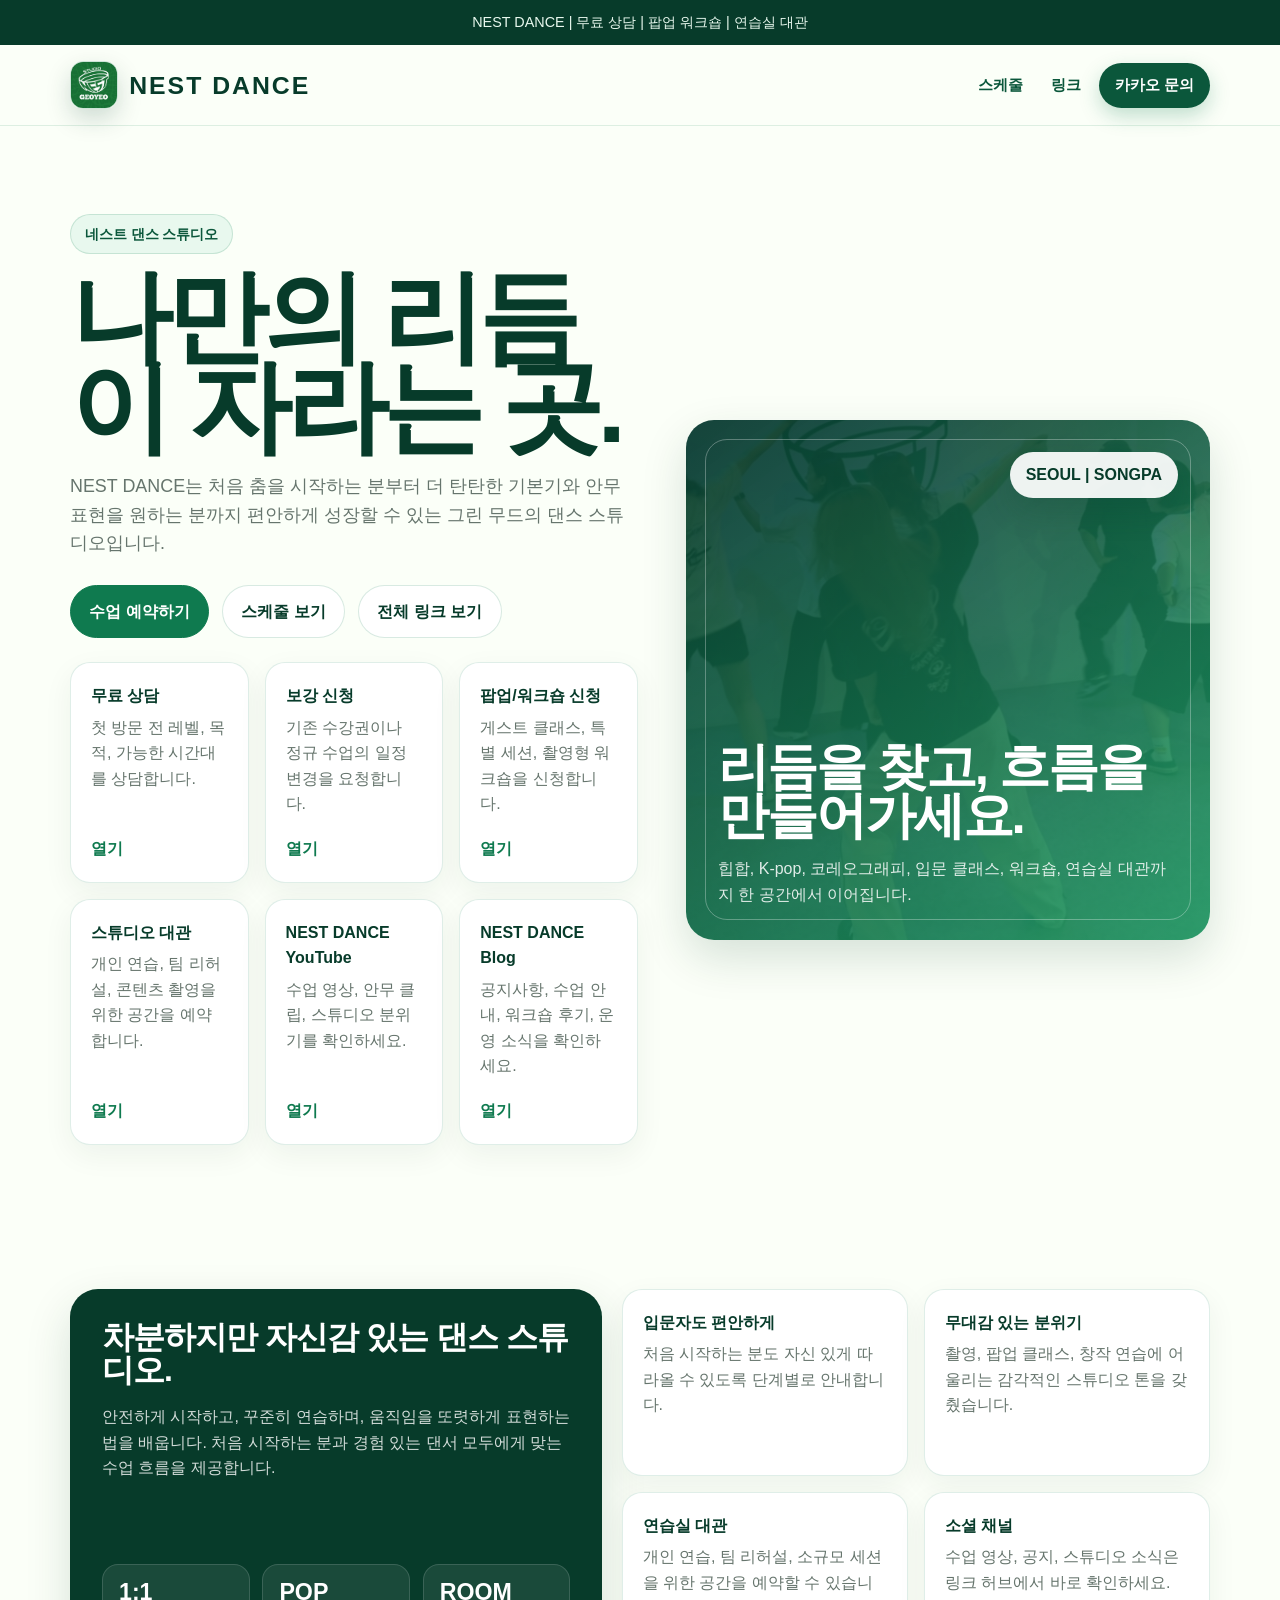
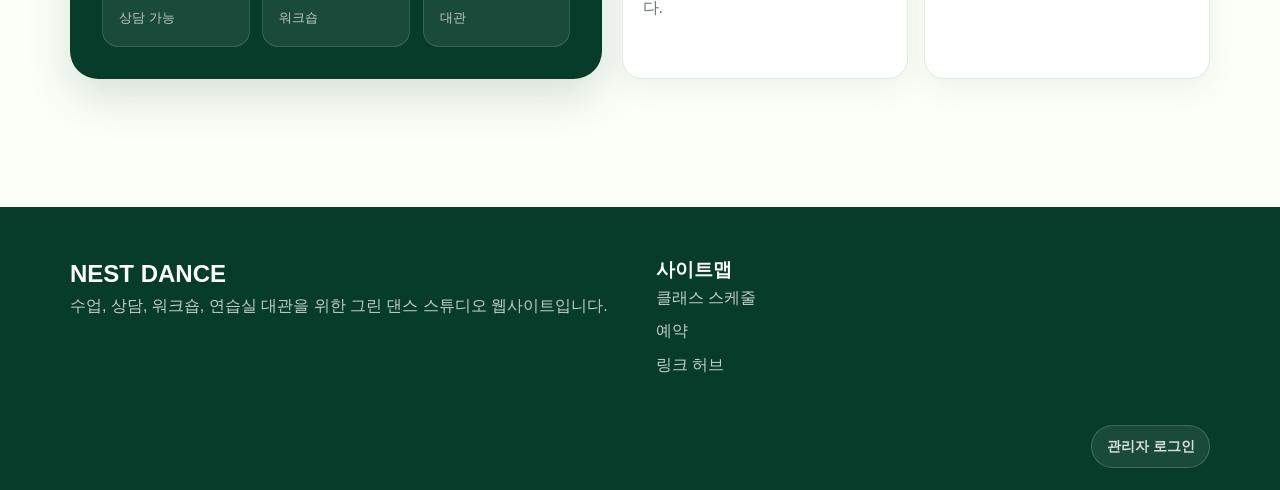
==== index.html @ 170a5f12 "Redesign site for NEST Dance" ====
<!DOCTYPE html>
<html lang="ko">
<head>
  <meta charset="UTF-8" />
  <meta name="viewport" content="width=device-width, initial-scale=1.0" />
  <title>NEST DANCE | 그린 댄스 스튜디오</title>
  <link rel="stylesheet" href="assets/site.css" />
</head>
<body>
  <div class="top-banner">NEST DANCE | 무료 상담 | 팝업 워크숍 | 연습실 대관</div>

  <header class="site-header">
    <nav class="nav" aria-label="주요 메뉴">
      <a href="index.html" class="logo" aria-label="NEST DANCE 홈">
        <img class="logo-mark" src="assets/KakaoTalk_20260707_214327206.jpg" alt="NEST STUDIO GEOYEO 로고" />
        <span>NEST DANCE</span>
      </a>
      <div class="nav-links">
        <a href="schedule.html">스케줄</a>
        <a href="links.html">링크</a>
        <a href="http://pf.kakao.com/_xmxeSuG" class="nav-cta" target="_blank" rel="noopener noreferrer">카카오 문의</a>
      </div>
    </nav>
  </header>

  <main>
    <section class="hero" aria-labelledby="hero-title">
      <div>
        <span class="eyebrow">네스트 댄스 스튜디오</span>
        <h1 id="hero-title">나만의 리듬이 자라는 곳.</h1>
        <p class="lead">
          NEST DANCE는 처음 춤을 시작하는 분부터 더 탄탄한 기본기와 안무 표현을 원하는 분까지 편안하게 성장할 수 있는 그린 무드의 댄스 스튜디오입니다.
        </p>
        <div class="hero-actions">
          <a class="btn btn-primary" href="http://pf.kakao.com/_xmxeSuG" target="_blank" rel="noopener noreferrer">수업 예약하기</a>
          <a class="btn" href="schedule.html">스케줄 보기</a>
          <a class="btn" href="links.html">전체 링크 보기</a>
        </div>

        <div class="link-hub home-link-hub" aria-label="주요 신청 및 채널 링크">
          <a class="hub-card" href="https://form.naver.com/response/RlXKazu8Q2bOUcrFcIFE8A" target="_blank" rel="noopener noreferrer">
            <div>
              <h3>무료 상담</h3>
              <p>첫 방문 전 레벨, 목적, 가능한 시간대를 상담합니다.</p>
            </div>
            <span class="arrow">열기</span>
          </a>
          <a class="hub-card" href="https://form.naver.com/response/TiCCKfEnn7zjm869CAa14Q" target="_blank" rel="noopener noreferrer">
            <div>
              <h3>보강 신청</h3>
              <p>기존 수강권이나 정규 수업의 일정 변경을 요청합니다.</p>
            </div>
            <span class="arrow">열기</span>
          </a>
          <a class="hub-card" href="https://form.naver.com/response/QD1G_R5mmyW9vevJDzvskw" target="_blank" rel="noopener noreferrer">
            <div>
              <h3>팝업/워크숍 신청</h3>
              <p>게스트 클래스, 특별 세션, 촬영형 워크숍을 신청합니다.</p>
            </div>
            <span class="arrow">열기</span>
          </a>
          <a class="hub-card" href="https://www.spacecloud.kr/space/41896" target="_blank" rel="noopener noreferrer">
            <div>
              <h3>스튜디오 대관</h3>
              <p>개인 연습, 팀 리허설, 콘텐츠 촬영을 위한 공간을 예약합니다.</p>
            </div>
            <span class="arrow">열기</span>
          </a>
          <a class="hub-card" href="https://www.youtube.com/@NESTDANCESTUDIO" target="_blank" rel="noopener noreferrer">
            <div>
              <h3>NEST DANCE YouTube</h3>
              <p>수업 영상, 안무 클립, 스튜디오 분위기를 확인하세요.</p>
            </div>
            <span class="arrow">열기</span>
          </a>
          <a class="hub-card" href="https://blog.naver.com/nestdance1" target="_blank" rel="noopener noreferrer">
            <div>
              <h3>NEST DANCE Blog</h3>
              <p>공지사항, 수업 안내, 워크숍 후기, 운영 소식을 확인하세요.</p>
            </div>
            <span class="arrow">열기</span>
          </a>
        </div>
      </div>

      <article class="hero-card" aria-label="스튜디오 비주얼 카드">
        <span class="floating-badge">SEOUL | SONGPA</span>
        <h2>리듬을 찾고, 흐름을 만들어가세요.</h2>
        <p>힙합, K-pop, 코레오그래피, 입문 클래스, 워크숍, 연습실 대관까지 한 공간에서 이어집니다.</p>
      </article>
    </section>

    <section class="section">
      <div class="about-grid">
        <div class="about-panel">
          <div>
            <h3>차분하지만 자신감 있는 댄스 스튜디오.</h3>
            <p>
              안전하게 시작하고, 꾸준히 연습하며, 움직임을 또렷하게 표현하는 법을 배웁니다. 처음 시작하는 분과 경험 있는 댄서 모두에게 맞는 수업 흐름을 제공합니다.
            </p>
          </div>
          <div class="stats">
            <div class="stat">
              <strong>1:1</strong>
              <small>상담 가능</small>
            </div>
            <div class="stat">
              <strong>POP</strong>
              <small>워크숍</small>
            </div>
            <div class="stat">
              <strong>ROOM</strong>
              <small>대관</small>
            </div>
          </div>
        </div>

        <div class="feature-list">
          <article class="feature">
            <h3>입문자도 편안하게</h3>
            <p>처음 시작하는 분도 자신 있게 따라올 수 있도록 단계별로 안내합니다.</p>
          </article>
          <article class="feature">
            <h3>무대감 있는 분위기</h3>
            <p>촬영, 팝업 클래스, 창작 연습에 어울리는 감각적인 스튜디오 톤을 갖췄습니다.</p>
          </article>
          <article class="feature">
            <h3>연습실 대관</h3>
            <p>개인 연습, 팀 리허설, 소규모 세션을 위한 공간을 예약할 수 있습니다.</p>
          </article>
          <article class="feature">
            <h3>소셜 채널</h3>
            <p>수업 영상, 공지, 스튜디오 소식은 링크 허브에서 바로 확인하세요.</p>
          </article>
        </div>
      </div>
    </section>
  </main>

  <footer class="site-footer">
    <div class="footer-inner">
      <div>
        <h2>NEST DANCE</h2>
        <p>수업, 상담, 워크숍, 연습실 대관을 위한 그린 댄스 스튜디오 웹사이트입니다.</p>
      </div>
      <div>
        <h3>사이트맵</h3>
        <div class="footer-links">
          <a href="schedule.html">클래스 스케줄</a>
          <a href="reservation.html">예약</a>
          <a href="links.html">링크 허브</a>
        </div>
      </div>
    </div>
    <div class="footer-admin">
      <a class="admin-login-link" href="admin.html" aria-label="관리자 로그인">관리자 로그인</a>
    </div>
  </footer>
</body>
</html>
---- assets/site.css ----
:root {
  --green-950: #05291e;
  --green-900: #073b2a;
  --green-800: #0b573b;
  --green-700: #0f7a4f;
  --green-500: #22b573;
  --green-300: #9ae6b4;
  --green-100: #e8f8ee;
  --cream: #fbfff8;
  --ink: #15241d;
  --muted: #66756d;
  --white: #ffffff;
  --line: rgba(15, 122, 79, 0.13);
  --shadow: 0 18px 45px rgba(7, 59, 42, 0.15);
  --radius-xl: 28px;
  --radius-lg: 20px;
  --radius-md: 14px;
}

* { box-sizing: border-box; margin: 0; padding: 0; }

html { scroll-behavior: smooth; }

body {
  min-height: 100vh;
  font-family: -apple-system, BlinkMacSystemFont, "Segoe UI", Pretendard, Roboto, Arial, sans-serif;
  background: var(--cream);
  color: var(--ink);
  line-height: 1.6;
}

a { color: inherit; text-decoration: none; }
button, input, select, textarea { font: inherit; }
button { cursor: pointer; }

.top-banner {
  background: var(--green-900);
  color: var(--green-100);
  text-align: center;
  font-size: 0.9rem;
  padding: 0.7rem 1rem;
}

.site-header {
  position: sticky;
  top: 0;
  z-index: 20;
  background: rgba(251, 255, 248, 0.92);
  backdrop-filter: blur(14px);
  border-bottom: 1px solid rgba(15, 122, 79, 0.12);
}

.nav {
  max-width: 1180px;
  margin: 0 auto;
  padding: 1rem 1.25rem;
  display: flex;
  align-items: center;
  justify-content: space-between;
  gap: 1rem;
}

.logo {
  display: flex;
  align-items: center;
  gap: 0.7rem;
  font-weight: 900;
  font-size: 1.55rem;
  letter-spacing: 0.08em;
  color: var(--green-900);
}

.logo-mark {
  width: 48px;
  height: 48px;
  border-radius: 13px;
  object-fit: cover;
  object-position: center;
  display: block;
  border: 1px solid rgba(15, 122, 79, 0.2);
  box-shadow: 0 10px 24px rgba(7, 59, 42, 0.18);
}

.nav-links {
  display: flex;
  align-items: center;
  gap: 0.45rem;
  font-size: 0.95rem;
  color: var(--green-800);
  font-weight: 700;
  flex-wrap: wrap;
  justify-content: flex-end;
}

.nav-links a {
  padding: 0.55rem 0.65rem;
  border-radius: 999px;
}

.nav-links a:hover,
.nav-links a[aria-current="page"] {
  background: var(--green-100);
}

.nav-cta {
  background: var(--green-800) !important;
  color: var(--white) !important;
  padding: 0.65rem 1rem !important;
  box-shadow: 0 8px 20px rgba(15, 122, 79, 0.25);
}

main { overflow: hidden; }

.section,
.hero,
.page-hero {
  max-width: 1180px;
  margin: 0 auto;
  padding-inline: 1.25rem;
}

.hero {
  padding-top: 5.5rem;
  padding-bottom: 4rem;
  display: grid;
  grid-template-columns: 1.04fr 0.96fr;
  gap: 3rem;
  align-items: center;
}

.page-hero {
  padding-top: 5rem;
  padding-bottom: 2.5rem;
}

.section {
  padding-top: 5rem;
  padding-bottom: 5rem;
}

.eyebrow {
  display: inline-flex;
  align-items: center;
  gap: 0.45rem;
  background: var(--green-100);
  color: var(--green-800);
  border: 1px solid rgba(15, 122, 79, 0.16);
  border-radius: 999px;
  padding: 0.48rem 0.85rem;
  font-weight: 800;
  font-size: 0.88rem;
  margin-bottom: 1.1rem;
}

h1 {
  font-size: clamp(3rem, 8vw, 6.6rem);
  line-height: 0.88;
  letter-spacing: -0.055em;
  color: var(--green-900);
  margin-bottom: 1.25rem;
  max-width: 900px;
}

.page-hero h1 {
  font-size: clamp(2.8rem, 7vw, 5.8rem);
}

.lead {
  font-size: 1.12rem;
  color: var(--muted);
  max-width: 650px;
  margin-bottom: 1.7rem;
}

.hero-actions,
.button-row {
  display: flex;
  flex-wrap: wrap;
  gap: 0.8rem;
}

.btn {
  display: inline-flex;
  align-items: center;
  justify-content: center;
  gap: 0.45rem;
  min-height: 46px;
  padding: 0.8rem 1.15rem;
  border-radius: 999px;
  border: 1px solid rgba(15, 122, 79, 0.16);
  background: var(--white);
  color: var(--green-900);
  font-weight: 850;
  transition: 0.18s ease;
}

.btn:hover {
  transform: translateY(-2px);
  box-shadow: 0 12px 25px rgba(7, 59, 42, 0.12);
}

.btn-primary {
  background: var(--green-700);
  color: var(--white);
  border-color: var(--green-700);
}

.btn-dark {
  background: var(--green-900);
  color: var(--white);
  border-color: var(--green-900);
}

.hero-card,
.image-panel,
.reservation-info {
  border-radius: var(--radius-xl);
  position: relative;
  overflow: hidden;
  box-shadow: var(--shadow);
  color: var(--white);
}

.hero-card {
  min-height: 520px;
  background:
    linear-gradient(145deg, rgba(7, 59, 42, 0.92), rgba(34, 181, 115, 0.78)),
    url("KakaoTalk_20260709_195817266.jpg") center/cover;
  padding: 2rem;
  display: flex;
  flex-direction: column;
  justify-content: flex-end;
}

.hero-card::before,
.image-panel::before,
.reservation-info::before {
  content: "";
  position: absolute;
  inset: 1.2rem;
  border: 1px solid rgba(255, 255, 255, 0.3);
  border-radius: 22px;
  pointer-events: none;
}

.floating-badge {
  position: absolute;
  top: 2rem;
  right: 2rem;
  background: rgba(255, 255, 255, 0.92);
  color: var(--green-900);
  border-radius: 999px;
  padding: 0.65rem 1rem;
  font-weight: 900;
  box-shadow: 0 14px 30px rgba(7, 59, 42, 0.18);
}

.hero-card h2,
.image-panel h2,
.reservation-info h2 {
  position: relative;
  font-size: clamp(2.2rem, 4vw, 4rem);
  line-height: 0.95;
  letter-spacing: -0.04em;
  max-width: 460px;
  margin-bottom: 1rem;
}

.hero-card p,
.image-panel p,
.reservation-info p {
  position: relative;
  color: rgba(255, 255, 255, 0.86);
  max-width: 460px;
}

.quick-links,
.link-hub,
.class-grid {
  display: grid;
  grid-template-columns: repeat(3, 1fr);
  gap: 1rem;
}

.quick-links { margin-top: 1.5rem; }

.home-link-hub {
  margin-top: 1.5rem;
}

.quick-link-card,
.hub-card,
.feature,
.schedule-wrap,
form,
.teacher-card {
  background: var(--white);
  border: 1px solid var(--line);
  box-shadow: 0 10px 30px rgba(7, 59, 42, 0.06);
}

.quick-link-card,
.hub-card,
.feature,
.teacher-card {
  border-radius: var(--radius-lg);
  padding: 1.25rem;
  transition: 0.18s ease;
}

.quick-link-card:hover,
.hub-card:hover,
.feature:hover,
.teacher-card:hover {
  transform: translateY(-3px);
  border-color: rgba(15, 122, 79, 0.28);
  box-shadow: 0 18px 34px rgba(7, 59, 42, 0.11);
}

.quick-link-card span,
.card-number {
  display: inline-grid;
  place-items: center;
  width: 38px;
  height: 38px;
  border-radius: 13px;
  background: var(--green-100);
  color: var(--green-800);
  font-weight: 900;
  margin-bottom: 0.85rem;
}

.quick-link-card h3,
.hub-card h3,
.feature h3,
.teacher-card h3 {
  font-size: 1rem;
  color: var(--green-900);
  margin-bottom: 0.35rem;
}

.quick-link-card p,
.hub-card p,
.feature p,
.teacher-card p,
td {
  color: var(--muted);
}

.section-heading {
  display: flex;
  justify-content: space-between;
  align-items: end;
  gap: 1rem;
  margin-bottom: 2rem;
}

.section-heading h2 {
  font-size: clamp(2rem, 4vw, 3.6rem);
  line-height: 1;
  letter-spacing: -0.04em;
  color: var(--green-900);
  max-width: 700px;
}

.section-heading p { color: var(--muted); max-width: 430px; }

.about-grid,
.reservation,
.split-grid {
  display: grid;
  grid-template-columns: 0.95fr 1.05fr;
  gap: 1.2rem;
  align-items: stretch;
}

.about-panel {
  background: var(--green-900);
  color: var(--white);
  border-radius: var(--radius-xl);
  padding: 2rem;
  min-height: 390px;
  display: flex;
  flex-direction: column;
  justify-content: space-between;
  box-shadow: var(--shadow);
}

.about-panel h3 {
  font-size: 2rem;
  line-height: 1.05;
  letter-spacing: -0.03em;
  margin-bottom: 1rem;
}

.about-panel p { color: rgba(255, 255, 255, 0.82); }

.stats {
  display: grid;
  grid-template-columns: repeat(3, 1fr);
  gap: 0.8rem;
  margin-top: 2rem;
}

.stat {
  background: rgba(255, 255, 255, 0.08);
  border: 1px solid rgba(255, 255, 255, 0.14);
  border-radius: 16px;
  padding: 1rem;
}

.stat strong {
  display: block;
  font-size: 1.45rem;
  line-height: 1;
}

.stat small { color: rgba(255, 255, 255, 0.7); }

.feature-list {
  display: grid;
  grid-template-columns: repeat(2, 1fr);
  gap: 1rem;
}

.schedule-wrap {
  border-radius: var(--radius-xl);
  box-shadow: var(--shadow);
  overflow: hidden;
}

.schedule-controls {
  display: grid;
  grid-template-columns: 1fr minmax(220px, 300px);
  gap: 1rem;
  align-items: center;
  background: var(--green-100);
  padding: 1rem;
}

.timetable-scroll {
  overflow-x: auto;
}

.timetable-table {
  min-width: 980px;
}

.timetable-table th,
.timetable-table td {
  text-align: center;
  padding: 1rem 0.85rem;
}

.timetable-table td {
  color: var(--green-900);
  font-size: 0.92rem;
}

.timetable-table td span,
.timetable-table td strong {
  display: block;
}

.slot-stack {
  display: grid;
  gap: 0.45rem;
}

.class-entry {
  border-radius: 8px;
  background: rgba(232, 248, 238, 0.75);
  padding: 0.45rem 0.55rem;
}

.timetable-table td:first-child {
  background: rgba(232, 248, 238, 0.55);
  color: var(--green-800);
  white-space: nowrap;
}

.timetable-table .empty-slot {
  color: rgba(102, 117, 109, 0.52);
}

.timetable-table td.is-filtered,
.timetable-table tr.is-filtered,
.class-entry.is-filtered {
  display: none;
}

.schedule-filter-row {
  font-size: 0.88rem;
  gap: 0.35rem;
}

.schedule-select {
  background: var(--white);
  border-color: rgba(15, 122, 79, 0.2);
  font-weight: 800;
}

.schedule-empty {
  display: none;
  padding: 1.1rem 1.25rem;
  color: var(--muted);
  font-weight: 800;
}

.schedule-empty.is-visible {
  display: block;
}

.schedule-tabs {
  display: flex;
  gap: 0.6rem;
  overflow-x: auto;
}

.tab {
  border: none;
  border-radius: 999px;
  padding: 0.65rem 1rem;
  background: var(--white);
  color: var(--green-800);
  font-weight: 850;
  white-space: nowrap;
}

.tab.active {
  background: var(--green-800);
  color: var(--white);
}

table {
  width: 100%;
  border-collapse: collapse;
}

th,
td {
  text-align: left;
  padding: 1.15rem 1.25rem;
  border-bottom: 1px solid rgba(15, 122, 79, 0.1);
  vertical-align: top;
}

th {
  color: var(--green-900);
  background: rgba(232, 248, 238, 0.55);
  font-size: 0.9rem;
}

td strong { color: var(--green-900); }

.pill {
  display: inline-flex;
  align-items: center;
  border-radius: 999px;
  padding: 0.32rem 0.68rem;
  background: var(--green-100);
  color: var(--green-800);
  font-weight: 850;
  font-size: 0.82rem;
}

.image-panel {
  min-height: 430px;
  background:
    linear-gradient(145deg, rgba(7, 59, 42, 0.88), rgba(34, 181, 115, 0.72)),
    url("https://images.unsplash.com/photo-1518611012118-696072aa579a?auto=format&fit=crop&w=1200&q=80") center/cover;
  padding: 2rem;
  display: flex;
  flex-direction: column;
  justify-content: flex-end;
}

.reservation-info {
  min-height: 520px;
  background:
    linear-gradient(145deg, rgba(7, 59, 42, 0.92), rgba(15, 122, 79, 0.86)),
    url("https://images.unsplash.com/photo-1535525153412-5a42439a210d?auto=format&fit=crop&w=900&q=80") center/cover;
  padding: 2rem;
}

.reservation-info ul {
  position: relative;
  list-style: none;
  margin-top: 2rem;
  display: grid;
  gap: 0.8rem;
}

.reservation-info li {
  background: rgba(255, 255, 255, 0.08);
  border: 1px solid rgba(255, 255, 255, 0.15);
  border-radius: 16px;
  padding: 1rem;
}

form {
  border-radius: var(--radius-xl);
  box-shadow: var(--shadow);
  padding: 1.5rem;
  display: grid;
  gap: 1rem;
}

.form-grid {
  display: grid;
  grid-template-columns: repeat(2, 1fr);
  gap: 1rem;
}

label {
  display: grid;
  gap: 0.45rem;
  color: var(--green-900);
  font-weight: 800;
  font-size: 0.92rem;
}

input,
select,
textarea {
  width: 100%;
  border: 1px solid rgba(15, 122, 79, 0.18);
  border-radius: 14px;
  padding: 0.85rem 0.95rem;
  color: var(--ink);
  background: #fcfffb;
  outline: none;
}

input:focus,
select:focus,
textarea:focus {
  border-color: var(--green-500);
  box-shadow: 0 0 0 4px rgba(34, 181, 115, 0.14);
}

textarea {
  min-height: 120px;
  resize: vertical;
}

.full { grid-column: 1 / -1; }

.form-result {
  display: none;
  background: var(--green-100);
  color: var(--green-900);
  border-radius: 16px;
  padding: 1rem;
  font-weight: 750;
}

.hub-card {
  min-height: 170px;
  display: flex;
  flex-direction: column;
  justify-content: space-between;
}

.hub-card .arrow {
  margin-top: 1.2rem;
  color: var(--green-700);
  font-weight: 900;
}

.site-footer {
  background: var(--green-900);
  color: rgba(255, 255, 255, 0.75);
  margin-top: 3rem;
}

.footer-inner {
  max-width: 1180px;
  margin: 0 auto;
  padding: 3rem 1.25rem;
  display: grid;
  grid-template-columns: 1fr 1fr;
  gap: 2rem;
}

.site-footer h2,
.site-footer h3 { color: var(--white); }

.footer-links {
  display: grid;
  gap: 0.5rem;
}

.footer-links a:hover { color: var(--green-300); }

.footer-admin {
  max-width: 1180px;
  margin: 0 auto;
  padding: 0 1.25rem 1.4rem;
  display: flex;
  justify-content: flex-end;
}

.admin-login-link {
  display: inline-flex;
  align-items: center;
  gap: 0.45rem;
  min-height: 38px;
  padding: 0.55rem 0.9rem;
  border-radius: 999px;
  border: 1px solid rgba(255, 255, 255, 0.18);
  background: rgba(255, 255, 255, 0.08);
  color: rgba(255, 255, 255, 0.82);
  font-size: 0.88rem;
  font-weight: 800;
  transition: 0.18s ease;
}

.admin-login-link:hover {
  color: var(--white);
  border-color: rgba(154, 230, 180, 0.48);
  background: rgba(255, 255, 255, 0.13);
}

.admin-page {
  min-height: calc(100vh - 184px);
  display: grid;
  place-items: center;
  padding: 5rem 1.25rem;
}

.admin-login-panel {
  width: min(520px, 100%);
  background: var(--white);
  border: 1px solid var(--line);
  border-radius: var(--radius-xl);
  box-shadow: var(--shadow);
  padding: 1.5rem;
  display: grid;
  gap: 1rem;
}

.admin-login-panel h1 {
  font-size: clamp(2.2rem, 7vw, 4rem);
  line-height: 0.95;
  margin-bottom: 0.4rem;
}

.admin-login-panel p {
  color: var(--muted);
}

.admin-login-actions {
  display: flex;
  flex-wrap: wrap;
  gap: 0.75rem;
  margin-top: 0.5rem;
}

@media (max-width: 920px) {
  .nav {
    align-items: flex-start;
    flex-direction: column;
  }

  .nav-links { justify-content: flex-start; }

  .hero,
  .about-grid,
  .reservation,
  .split-grid,
  .footer-inner {
    grid-template-columns: 1fr;
  }

  .quick-links,
  .link-hub,
  .class-grid {
    grid-template-columns: repeat(2, 1fr);
  }

  .hero-card,
  .reservation-info {
    min-height: 410px;
  }

  .schedule-controls {
    grid-template-columns: 1fr;
  }
}

@media (max-width: 640px) {
  .top-banner { font-size: 0.78rem; }

  .section,
  .hero,
  .page-hero {
    padding-inline: 1rem;
    padding-top: 3.5rem;
    padding-bottom: 3.5rem;
  }

  .quick-links,
  .feature-list,
  .link-hub,
  .form-grid,
  .stats,
  .class-grid {
    grid-template-columns: 1fr;
  }

  .section-heading {
    align-items: flex-start;
    flex-direction: column;
  }

  .footer-admin {
    justify-content: flex-start;
  }

  th,
  td { padding: 0.9rem; }

  table,
  thead,
  tbody,
  th,
  td,
  tr { display: block; }

  .timetable-table {
    min-width: 0;
  }

  thead { display: none; }

  tr {
    border-bottom: 1px solid rgba(15, 122, 79, 0.12);
    padding: 0.75rem 0;
  }

  td {
    border: 0;
    padding: 0.45rem 1rem;
  }

  td::before {
    content: attr(data-label);
    display: block;
    color: var(--green-800);
    font-size: 0.78rem;
    font-weight: 900;
    margin-bottom: 0.1rem;
  }
}
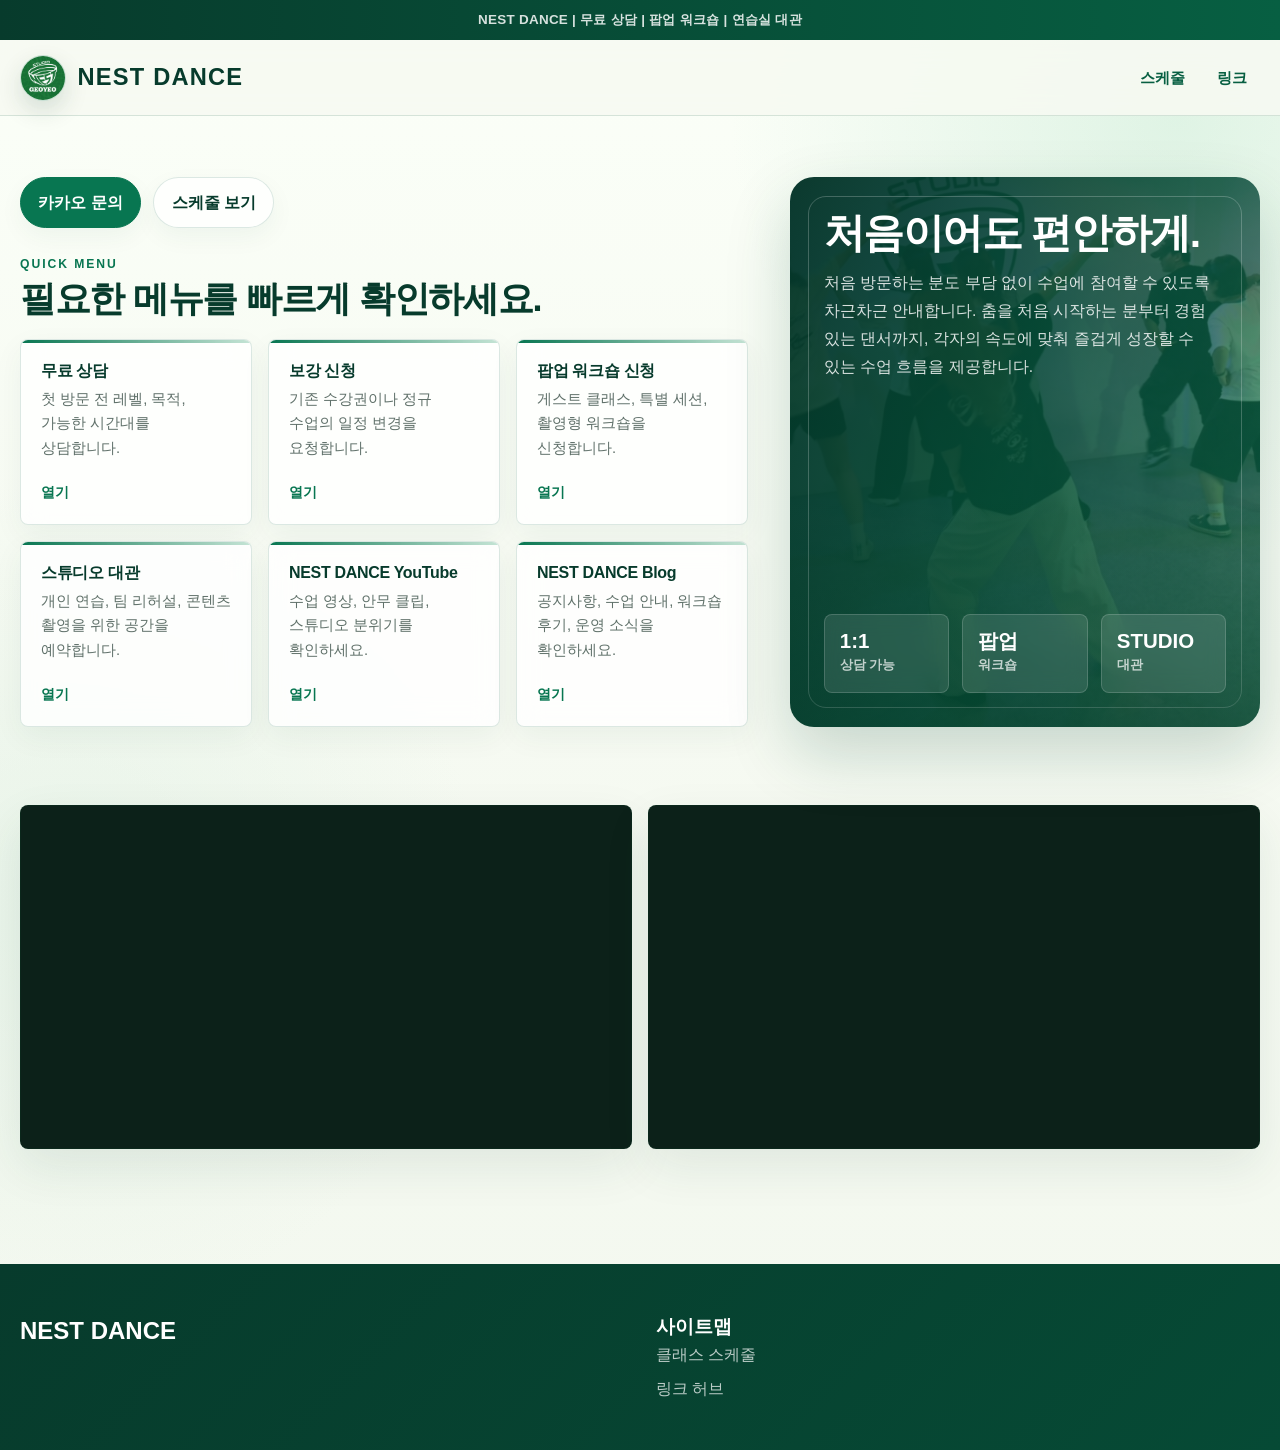
==== commit 48cbcf1b: "Update Nest Dance static site" ====
--- a/index.html
+++ b/index.html
@@ -3,8 +3,8 @@
 <head>
   <meta charset="UTF-8" />
   <meta name="viewport" content="width=device-width, initial-scale=1.0" />
-  <title>NEST DANCE | 그린 댄스 스튜디오</title>
-  <link rel="stylesheet" href="assets/site.css" />
+  <title>NEST DANCE | 네스트 댄스 스튜디오</title>
+  <link rel="stylesheet" href="assets/site.css?v=mobile-optimized-20260714" />
 </head>
 <body>
   <div class="top-banner">NEST DANCE | 무료 상담 | 팝업 워크숍 | 연습실 대관</div>
@@ -18,23 +18,21 @@
       <div class="nav-links">
         <a href="schedule.html">스케줄</a>
         <a href="links.html">링크</a>
-        <a href="http://pf.kakao.com/_xmxeSuG" class="nav-cta" target="_blank" rel="noopener noreferrer">카카오 문의</a>
       </div>
     </nav>
   </header>
 
   <main>
-    <section class="hero" aria-labelledby="hero-title">
+    <section class="hero">
       <div>
-        <span class="eyebrow">네스트 댄스 스튜디오</span>
-        <h1 id="hero-title">나만의 리듬이 자라는 곳.</h1>
-        <p class="lead">
-          NEST DANCE는 처음 춤을 시작하는 분부터 더 탄탄한 기본기와 안무 표현을 원하는 분까지 편안하게 성장할 수 있는 그린 무드의 댄스 스튜디오입니다.
-        </p>
         <div class="hero-actions">
-          <a class="btn btn-primary" href="http://pf.kakao.com/_xmxeSuG" target="_blank" rel="noopener noreferrer">수업 예약하기</a>
+          <a class="btn btn-primary" href="http://pf.kakao.com/_xmxeSuG" target="_blank" rel="noopener noreferrer">카카오 문의</a>
           <a class="btn" href="schedule.html">스케줄 보기</a>
-          <a class="btn" href="links.html">전체 링크 보기</a>
+        </div>
+
+        <div class="quick-menu-heading">
+          <p class="section-kicker">Quick menu</p>
+          <h2 class="section-title">필요한 메뉴를 빠르게 확인하세요.</h2>
         </div>
 
         <div class="link-hub home-link-hub" aria-label="주요 신청 및 채널 링크">
@@ -54,7 +52,7 @@
           </a>
           <a class="hub-card" href="https://form.naver.com/response/QD1G_R5mmyW9vevJDzvskw" target="_blank" rel="noopener noreferrer">
             <div>
-              <h3>팝업/워크숍 신청</h3>
+              <h3>팝업 워크숍 신청</h3>
               <p>게스트 클래스, 특별 세션, 촬영형 워크숍을 신청합니다.</p>
             </div>
             <span class="arrow">열기</span>
@@ -83,78 +81,54 @@
         </div>
       </div>
 
-      <article class="hero-card" aria-label="스튜디오 비주얼 카드">
-        <span class="floating-badge">SEOUL | SONGPA</span>
-        <h2>리듬을 찾고, 흐름을 만들어가세요.</h2>
-        <p>힙합, K-pop, 코레오그래피, 입문 클래스, 워크숍, 연습실 대관까지 한 공간에서 이어집니다.</p>
+      <article class="hero-card studio-overlay-card" aria-label="스튜디오 소개 이미지">
+        <div class="studio-overlay-copy">
+          <h2>처음이어도 편안하게.</h2>
+          <p>처음 방문하는 분도 부담 없이 수업에 참여할 수 있도록 차근차근 안내합니다. 춤을 처음 시작하는 분부터 경험 있는 댄서까지, 각자의 속도에 맞춰 즐겁게 성장할 수 있는 수업 흐름을 제공합니다.</p>
+        </div>
+        <div class="stats studio-overlay-stats" aria-label="스튜디오 특징">
+          <div class="stat">
+            <strong>1:1</strong>
+            <small>상담 가능</small>
+          </div>
+          <div class="stat">
+            <strong>팝업</strong>
+            <small>워크숍</small>
+          </div>
+          <div class="stat">
+            <strong>STUDIO</strong>
+            <small>대관</small>
+          </div>
+        </div>
       </article>
     </section>
 
-    <section class="section">
-      <div class="about-grid">
-        <div class="about-panel">
-          <div>
-            <h3>차분하지만 자신감 있는 댄스 스튜디오.</h3>
-            <p>
-              안전하게 시작하고, 꾸준히 연습하며, 움직임을 또렷하게 표현하는 법을 배웁니다. 처음 시작하는 분과 경험 있는 댄서 모두에게 맞는 수업 흐름을 제공합니다.
-            </p>
-          </div>
-          <div class="stats">
-            <div class="stat">
-              <strong>1:1</strong>
-              <small>상담 가능</small>
-            </div>
-            <div class="stat">
-              <strong>POP</strong>
-              <small>워크숍</small>
-            </div>
-            <div class="stat">
-              <strong>ROOM</strong>
-              <small>대관</small>
-            </div>
-          </div>
+    <section class="section video-section" aria-label="NEST DANCE video gallery">
+      <div class="video-grid">
+        <div class="video-embed">
+          <iframe width="560" height="315" src="https://www.youtube.com/embed/LURF2NymBH0?si=__JgQvBpQq7sBGUk&amp;controls=0" title="YouTube video player" frameborder="0" allow="accelerometer; autoplay; clipboard-write; encrypted-media; gyroscope; picture-in-picture; web-share" referrerpolicy="strict-origin-when-cross-origin" allowfullscreen></iframe>
         </div>
-
-        <div class="feature-list">
-          <article class="feature">
-            <h3>입문자도 편안하게</h3>
-            <p>처음 시작하는 분도 자신 있게 따라올 수 있도록 단계별로 안내합니다.</p>
-          </article>
-          <article class="feature">
-            <h3>무대감 있는 분위기</h3>
-            <p>촬영, 팝업 클래스, 창작 연습에 어울리는 감각적인 스튜디오 톤을 갖췄습니다.</p>
-          </article>
-          <article class="feature">
-            <h3>연습실 대관</h3>
-            <p>개인 연습, 팀 리허설, 소규모 세션을 위한 공간을 예약할 수 있습니다.</p>
-          </article>
-          <article class="feature">
-            <h3>소셜 채널</h3>
-            <p>수업 영상, 공지, 스튜디오 소식은 링크 허브에서 바로 확인하세요.</p>
-          </article>
+        <div class="video-embed">
+          <iframe width="560" height="315" src="https://www.youtube.com/embed/WJax_3DtU48?si=LxUDcd0vxk_zd4Wt&amp;controls=0" title="YouTube video player" frameborder="0" allow="accelerometer; autoplay; clipboard-write; encrypted-media; gyroscope; picture-in-picture; web-share" referrerpolicy="strict-origin-when-cross-origin" allowfullscreen></iframe>
         </div>
       </div>
     </section>
+
   </main>
 
   <footer class="site-footer">
     <div class="footer-inner">
       <div>
         <h2>NEST DANCE</h2>
-        <p>수업, 상담, 워크숍, 연습실 대관을 위한 그린 댄스 스튜디오 웹사이트입니다.</p>
       </div>
       <div>
         <h3>사이트맵</h3>
         <div class="footer-links">
           <a href="schedule.html">클래스 스케줄</a>
-          <a href="reservation.html">예약</a>
           <a href="links.html">링크 허브</a>
         </div>
       </div>
     </div>
-    <div class="footer-admin">
-      <a class="admin-login-link" href="admin.html" aria-label="관리자 로그인">관리자 로그인</a>
-    </div>
   </footer>
 </body>
 </html>
--- a/assets/site.css
+++ b/assets/site.css
@@ -1,342 +1,415 @@
 :root {
-  --green-950: #05291e;
-  --green-900: #073b2a;
-  --green-800: #0b573b;
-  --green-700: #0f7a4f;
-  --green-500: #22b573;
-  --green-300: #9ae6b4;
-  --green-100: #e8f8ee;
-  --cream: #fbfff8;
-  --ink: #15241d;
-  --muted: #66756d;
-  --white: #ffffff;
-  --line: rgba(15, 122, 79, 0.13);
-  --shadow: 0 18px 45px rgba(7, 59, 42, 0.15);
-  --radius-xl: 28px;
-  --radius-lg: 20px;
-  --radius-md: 14px;
-}
-
-* { box-sizing: border-box; margin: 0; padding: 0; }
-
-html { scroll-behavior: smooth; }
+  --green-950: #073b2c;
+  --green-900: #064a35;
+  --green-800: #075f42;
+  --green-700: #087651;
+  --green-600: #0b8b5d;
+  --green-300: #a9d7c1;
+  --green-200: #d0e9dd;
+  --green-100: #e8f4ed;
+  --cream: #f6faf2;
+  --paper: #ffffff;
+  --surface: rgba(255, 255, 255, 0.82);
+  --ink: #10241d;
+  --muted: #60716a;
+  --line: rgba(7, 95, 66, 0.14);
+  --line-strong: rgba(7, 95, 66, 0.26);
+  --shadow: 0 18px 48px rgba(18, 72, 52, 0.09);
+  --shadow-hover: 0 22px 55px rgba(18, 72, 52, 0.15);
+  --radius-panel: 24px;
+  --radius-card: 8px;
+  --container-max: 1320px;
+}
+
+* {
+  box-sizing: border-box;
+  margin: 0;
+  padding: 0;
+}
+
+html {
+  scroll-behavior: smooth;
+}
 
 body {
+  min-width: 320px;
   min-height: 100vh;
-  font-family: -apple-system, BlinkMacSystemFont, "Segoe UI", Pretendard, Roboto, Arial, sans-serif;
-  background: var(--cream);
   color: var(--ink);
+  background:
+    radial-gradient(circle at 92% 8%, rgba(153, 216, 181, 0.28), transparent 28rem),
+    radial-gradient(circle at 5% 62%, rgba(211, 235, 219, 0.38), transparent 26rem),
+    linear-gradient(180deg, #fbfff8 0%, var(--cream) 46%, #f3f8ef 100%);
+  font-family: -apple-system, BlinkMacSystemFont, "Segoe UI", Pretendard, "Noto Sans KR", Roboto, Arial, sans-serif;
   line-height: 1.6;
-}
-
-a { color: inherit; text-decoration: none; }
-button, input, select, textarea { font: inherit; }
-button { cursor: pointer; }
+  overflow-wrap: break-word;
+  -webkit-font-smoothing: antialiased;
+  word-break: keep-all;
+}
+
+a {
+  color: inherit;
+  text-decoration: none;
+}
+
+button,
+input,
+select,
+textarea {
+  font: inherit;
+}
+
+button {
+  cursor: pointer;
+}
+
+main {
+  overflow: hidden;
+}
 
 .top-banner {
-  background: var(--green-900);
-  color: var(--green-100);
+  display: flex;
+  min-height: 38px;
+  align-items: center;
+  justify-content: center;
+  padding: 0.58rem 1rem;
+  background: linear-gradient(90deg, var(--green-950), var(--green-800));
+  color: rgba(255, 255, 255, 0.84);
+  font-size: 0.84rem;
+  font-weight: 750;
+  letter-spacing: 0.02em;
   text-align: center;
-  font-size: 0.9rem;
-  padding: 0.7rem 1rem;
 }
 
 .site-header {
   position: sticky;
   top: 0;
   z-index: 20;
-  background: rgba(251, 255, 248, 0.92);
-  backdrop-filter: blur(14px);
-  border-bottom: 1px solid rgba(15, 122, 79, 0.12);
+  border-bottom: 1px solid var(--line);
+  background: rgba(246, 250, 242, 0.88);
+  backdrop-filter: blur(16px);
 }
 
 .nav {
-  max-width: 1180px;
-  margin: 0 auto;
-  padding: 1rem 1.25rem;
-  display: flex;
+  display: flex;
+  max-width: var(--container-max);
   align-items: center;
   justify-content: space-between;
   gap: 1rem;
+  margin: 0 auto;
+  padding: 0.92rem 1.25rem;
 }
 
 .logo {
   display: flex;
+  min-width: 0;
   align-items: center;
-  gap: 0.7rem;
+  gap: 0.72rem;
+  color: var(--green-950);
+  font-size: clamp(1.16rem, 2.2vw, 1.48rem);
   font-weight: 900;
-  font-size: 1.55rem;
-  letter-spacing: 0.08em;
-  color: var(--green-900);
+  letter-spacing: 0.05em;
+}
+
+.logo span {
+  overflow-wrap: normal;
+  word-break: keep-all;
 }
 
 .logo-mark {
-  width: 48px;
-  height: 48px;
-  border-radius: 13px;
+  display: block;
+  width: 46px;
+  height: 46px;
+  flex: 0 0 auto;
+  border: 1px solid rgba(8, 118, 81, 0.2);
+  border-radius: 50%;
   object-fit: cover;
   object-position: center;
-  display: block;
-  border: 1px solid rgba(15, 122, 79, 0.2);
-  box-shadow: 0 10px 24px rgba(7, 59, 42, 0.18);
+  box-shadow: 0 10px 24px rgba(7, 59, 42, 0.14);
 }
 
 .nav-links {
   display: flex;
+  flex-wrap: wrap;
   align-items: center;
-  gap: 0.45rem;
-  font-size: 0.95rem;
+  justify-content: flex-end;
+  gap: 0.42rem;
   color: var(--green-800);
-  font-weight: 700;
-  flex-wrap: wrap;
-  justify-content: flex-end;
+  font-size: 0.94rem;
+  font-weight: 800;
 }
 
 .nav-links a {
-  padding: 0.55rem 0.65rem;
+  display: inline-flex;
+  min-height: 38px;
+  align-items: center;
+  justify-content: center;
+  border: 1px solid transparent;
   border-radius: 999px;
+  padding: 0.48rem 0.74rem;
+  transition:
+    background 180ms ease,
+    border-color 180ms ease,
+    color 180ms ease,
+    transform 180ms ease;
 }
 
 .nav-links a:hover,
 .nav-links a[aria-current="page"] {
-  background: var(--green-100);
-}
-
-.nav-cta {
-  background: var(--green-800) !important;
-  color: var(--white) !important;
-  padding: 0.65rem 1rem !important;
-  box-shadow: 0 8px 20px rgba(15, 122, 79, 0.25);
-}
-
-main { overflow: hidden; }
+  border-color: rgba(8, 118, 81, 0.14);
+  background: rgba(255, 255, 255, 0.68);
+  color: var(--green-950);
+}
 
 .section,
 .hero,
 .page-hero {
-  max-width: 1180px;
+  max-width: var(--container-max);
   margin: 0 auto;
   padding-inline: 1.25rem;
 }
 
 .hero {
-  padding-top: 5.5rem;
+  display: grid;
+  grid-template-columns: minmax(0, 1.35fr) minmax(470px, 0.75fr);
+  gap: 42px;
+  align-items: stretch;
+  padding-top: 3.8rem;
   padding-bottom: 4rem;
-  display: grid;
-  grid-template-columns: 1.04fr 0.96fr;
-  gap: 3rem;
+}
+
+.hero > div {
+  display: flex;
+  min-width: 0;
+  flex-direction: column;
+}
+
+.page-hero {
+  padding-top: 4.2rem;
+  padding-bottom: 1.35rem;
+}
+
+.section {
+  padding-top: 4.2rem;
+  padding-bottom: 4.2rem;
+}
+
+.page-hero + .section {
+  padding-top: 0.85rem;
+}
+
+.hero-actions,
+.button-row {
+  display: flex;
+  flex-wrap: wrap;
+  gap: 0.78rem;
+}
+
+.hero-actions {
+  margin-bottom: 1.8rem;
+}
+
+.btn {
+  display: inline-flex;
+  min-height: 46px;
   align-items: center;
-}
-
-.page-hero {
-  padding-top: 5rem;
-  padding-bottom: 2.5rem;
-}
-
-.section {
-  padding-top: 5rem;
-  padding-bottom: 5rem;
+  justify-content: center;
+  gap: 0.45rem;
+  border: 1px solid var(--line);
+  border-radius: 999px;
+  padding: 0.72rem 1.08rem;
+  background: rgba(255, 255, 255, 0.78);
+  color: var(--green-950);
+  box-shadow: 0 9px 24px rgba(18, 72, 52, 0.05);
+  font-weight: 850;
+  transition:
+    transform 180ms ease,
+    box-shadow 180ms ease,
+    background 180ms ease;
+}
+
+.btn:hover {
+  transform: translateY(-2px);
+  background: white;
+  box-shadow: 0 13px 30px rgba(18, 72, 52, 0.10);
+}
+
+.btn-primary,
+.btn-dark {
+  border-color: var(--green-700);
+  background: var(--green-700);
+  color: white;
+}
+
+.btn-dark {
+  background: var(--green-950);
+  border-color: var(--green-950);
 }
 
 .eyebrow {
   display: inline-flex;
   align-items: center;
   gap: 0.45rem;
-  background: var(--green-100);
-  color: var(--green-800);
-  border: 1px solid rgba(15, 122, 79, 0.16);
+  width: max-content;
+  max-width: 100%;
+  margin-bottom: 1.1rem;
+  border: 1px solid rgba(8, 118, 81, 0.14);
   border-radius: 999px;
   padding: 0.48rem 0.85rem;
-  font-weight: 800;
-  font-size: 0.88rem;
-  margin-bottom: 1.1rem;
+  background: rgba(232, 244, 237, 0.82);
+  color: var(--green-800);
+  font-size: 0.84rem;
+  font-weight: 850;
 }
 
 h1 {
-  font-size: clamp(3rem, 8vw, 6.6rem);
-  line-height: 0.88;
-  letter-spacing: -0.055em;
-  color: var(--green-900);
-  margin-bottom: 1.25rem;
   max-width: 900px;
+  margin-bottom: 1.15rem;
+  color: var(--green-950);
+  font-size: clamp(2.45rem, 5.2vw, 4.7rem);
+  font-weight: 900;
+  line-height: 1.02;
+  letter-spacing: -0.04em;
+  text-wrap: balance;
+  word-break: keep-all;
 }
 
 .page-hero h1 {
-  font-size: clamp(2.8rem, 7vw, 5.8rem);
+  max-width: 1050px;
+  margin-bottom: 0.85rem;
+  font-size: clamp(2.35rem, 4vw, 3.9rem);
+  line-height: 1.05;
 }
 
 .lead {
-  font-size: 1.12rem;
+  max-width: 720px;
+  margin-bottom: 1.7rem;
   color: var(--muted);
-  max-width: 650px;
-  margin-bottom: 1.7rem;
-}
-
-.hero-actions,
-.button-row {
-  display: flex;
-  flex-wrap: wrap;
-  gap: 0.8rem;
-}
-
-.btn {
-  display: inline-flex;
-  align-items: center;
-  justify-content: center;
-  gap: 0.45rem;
-  min-height: 46px;
-  padding: 0.8rem 1.15rem;
-  border-radius: 999px;
-  border: 1px solid rgba(15, 122, 79, 0.16);
-  background: var(--white);
-  color: var(--green-900);
+  font-size: 1.08rem;
+  line-height: 1.72;
+  word-break: keep-all;
+}
+
+.page-hero .lead {
+  margin-bottom: 0;
+}
+
+.quick-menu-heading {
+  margin-bottom: 1.2rem;
+}
+
+.section-kicker {
+  margin: 0 0 0.35rem;
+  color: var(--green-700);
+  font-size: 0.76rem;
   font-weight: 850;
-  transition: 0.18s ease;
-}
-
-.btn:hover {
-  transform: translateY(-2px);
-  box-shadow: 0 12px 25px rgba(7, 59, 42, 0.12);
-}
-
-.btn-primary {
-  background: var(--green-700);
-  color: var(--white);
-  border-color: var(--green-700);
-}
-
-.btn-dark {
-  background: var(--green-900);
-  color: var(--white);
-  border-color: var(--green-900);
-}
-
-.hero-card,
-.image-panel,
-.reservation-info {
-  border-radius: var(--radius-xl);
-  position: relative;
-  overflow: hidden;
-  box-shadow: var(--shadow);
-  color: var(--white);
-}
-
-.hero-card {
-  min-height: 520px;
-  background:
-    linear-gradient(145deg, rgba(7, 59, 42, 0.92), rgba(34, 181, 115, 0.78)),
-    url("KakaoTalk_20260709_195817266.jpg") center/cover;
-  padding: 2rem;
-  display: flex;
-  flex-direction: column;
-  justify-content: flex-end;
-}
-
-.hero-card::before,
-.image-panel::before,
-.reservation-info::before {
-  content: "";
-  position: absolute;
-  inset: 1.2rem;
-  border: 1px solid rgba(255, 255, 255, 0.3);
-  border-radius: 22px;
-  pointer-events: none;
-}
-
-.floating-badge {
-  position: absolute;
-  top: 2rem;
-  right: 2rem;
-  background: rgba(255, 255, 255, 0.92);
-  color: var(--green-900);
-  border-radius: 999px;
-  padding: 0.65rem 1rem;
+  letter-spacing: 0.16em;
+  line-height: 1.3;
+  text-transform: uppercase;
+}
+
+.section-title {
+  margin: 0;
+  color: var(--green-950);
+  font-size: clamp(1.6rem, 3vw, 2.25rem);
   font-weight: 900;
-  box-shadow: 0 14px 30px rgba(7, 59, 42, 0.18);
-}
-
-.hero-card h2,
-.image-panel h2,
-.reservation-info h2 {
-  position: relative;
-  font-size: clamp(2.2rem, 4vw, 4rem);
-  line-height: 0.95;
-  letter-spacing: -0.04em;
-  max-width: 460px;
-  margin-bottom: 1rem;
-}
-
-.hero-card p,
-.image-panel p,
-.reservation-info p {
-  position: relative;
-  color: rgba(255, 255, 255, 0.86);
-  max-width: 460px;
+  line-height: 1.15;
+  letter-spacing: -0.035em;
+  text-wrap: balance;
+  word-break: keep-all;
 }
 
 .quick-links,
 .link-hub,
 .class-grid {
   display: grid;
-  grid-template-columns: repeat(3, 1fr);
+  grid-template-columns: repeat(3, minmax(0, 1fr));
   gap: 1rem;
 }
 
-.quick-links { margin-top: 1.5rem; }
-
+.quick-links,
 .home-link-hub {
-  margin-top: 1.5rem;
-}
-
-.quick-link-card,
-.hub-card,
-.feature,
-.schedule-wrap,
-form,
-.teacher-card {
-  background: var(--white);
-  border: 1px solid var(--line);
-  box-shadow: 0 10px 30px rgba(7, 59, 42, 0.06);
+  margin-top: 0;
 }
 
 .quick-link-card,
 .hub-card,
 .feature,
 .teacher-card {
-  border-radius: var(--radius-lg);
+  position: relative;
+  display: flex;
+  min-width: 0;
+  flex-direction: column;
+  overflow: hidden;
+  border: 1px solid var(--line);
+  border-radius: var(--radius-card);
+  background: var(--surface);
+  box-shadow: 0 10px 30px rgba(18, 72, 52, 0.055);
+  backdrop-filter: blur(12px);
+  transition:
+    transform 180ms ease,
+    border-color 180ms ease,
+    box-shadow 180ms ease,
+    background 180ms ease;
+}
+
+.quick-link-card,
+.hub-card,
+.feature,
+.teacher-card {
   padding: 1.25rem;
-  transition: 0.18s ease;
+}
+
+.quick-link-card::before,
+.hub-card::before,
+.feature::before,
+.teacher-card::before {
+  position: absolute;
+  inset: 0 0 auto;
+  height: 3px;
+  background: linear-gradient(90deg, var(--green-700), rgba(169, 215, 193, 0.68));
+  content: "";
 }
 
 .quick-link-card:hover,
 .hub-card:hover,
 .feature:hover,
 .teacher-card:hover {
-  transform: translateY(-3px);
-  border-color: rgba(15, 122, 79, 0.28);
-  box-shadow: 0 18px 34px rgba(7, 59, 42, 0.11);
+  transform: translateY(-4px);
+  border-color: rgba(8, 118, 81, 0.34);
+  background: rgba(255, 255, 255, 0.94);
+  box-shadow: var(--shadow-hover);
+}
+
+.hub-card {
+  min-height: 186px;
+  justify-content: space-between;
 }
 
 .quick-link-card span,
 .card-number {
   display: inline-grid;
-  place-items: center;
   width: 38px;
   height: 38px;
-  border-radius: 13px;
+  place-items: center;
+  margin-bottom: 0.85rem;
+  border: 1px solid rgba(8, 118, 81, 0.14);
+  border-radius: var(--radius-card);
   background: var(--green-100);
   color: var(--green-800);
   font-weight: 900;
-  margin-bottom: 0.85rem;
 }
 
 .quick-link-card h3,
 .hub-card h3,
 .feature h3,
 .teacher-card h3 {
+  margin-bottom: 0.36rem;
+  color: var(--green-950);
   font-size: 1rem;
-  color: var(--green-900);
-  margin-bottom: 0.35rem;
+  line-height: 1.35;
+  letter-spacing: -0.02em;
+  overflow-wrap: break-word;
+  word-break: keep-all;
 }
 
 .quick-link-card p,
@@ -347,23 +420,189 @@
   color: var(--muted);
 }
 
+.hub-card p,
+.feature p,
+.teacher-card p {
+  font-size: 0.92rem;
+  line-height: 1.66;
+  word-break: keep-all;
+}
+
+.hub-card .arrow {
+  display: inline-flex;
+  width: max-content;
+  align-items: center;
+  margin-top: 1.15rem;
+  color: var(--green-700);
+  font-size: 0.86rem;
+  font-weight: 900;
+}
+
+.hero-card,
+.image-panel,
+.reservation-info {
+  position: relative;
+  overflow: hidden;
+  border-radius: var(--radius-panel);
+  box-shadow: 0 27px 65px rgba(10, 75, 53, 0.20);
+  color: white;
+  isolation: isolate;
+}
+
+.hero-card {
+  display: flex;
+  min-height: 520px;
+  flex-direction: column;
+  justify-content: flex-start;
+  gap: 1.35rem;
+  padding: 2.1rem;
+  background:
+    linear-gradient(
+      112deg,
+      rgba(4, 53, 39, 0.96) 0%,
+      rgba(5, 84, 57, 0.86) 48%,
+      rgba(10, 144, 89, 0.54) 100%
+    ),
+    url("KakaoTalk_20260709_195817266.jpg") center / cover no-repeat;
+}
+
+.hero-card::before,
+.image-panel::before,
+.reservation-info::before {
+  position: absolute;
+  inset: 1.15rem;
+  z-index: -1;
+  border: 1px solid rgba(255, 255, 255, 0.22);
+  border-radius: 18px;
+  content: "";
+  pointer-events: none;
+}
+
+.hero-card::after,
+.image-panel::after,
+.reservation-info::after {
+  position: absolute;
+  inset: auto 0 0;
+  z-index: -1;
+  height: 42%;
+  background: linear-gradient(180deg, transparent, rgba(3, 51, 36, 0.30));
+  content: "";
+  pointer-events: none;
+}
+
+.hero-card h2,
+.image-panel h2,
+.reservation-info h2 {
+  position: relative;
+  max-width: 560px;
+  margin-bottom: 0.9rem;
+  color: white;
+  font-size: clamp(2rem, 3.2vw, 3.3rem);
+  line-height: 1.08;
+  letter-spacing: -0.035em;
+  text-wrap: balance;
+  word-break: keep-all;
+}
+
+.hero-card p,
+.image-panel p,
+.reservation-info p {
+  position: relative;
+  max-width: 560px;
+  color: rgba(255, 255, 255, 0.84);
+  font-size: 0.98rem;
+  line-height: 1.78;
+}
+
+.studio-overlay-card .stats {
+  position: relative;
+  width: 100%;
+  max-width: 560px;
+  margin-top: auto;
+}
+
+.stats {
+  display: grid;
+  grid-template-columns: repeat(3, minmax(0, 1fr));
+  gap: 0.8rem;
+  margin-top: 2rem;
+}
+
+.stat {
+  min-width: 0;
+  border: 1px solid rgba(255, 255, 255, 0.16);
+  border-radius: var(--radius-card);
+  padding: 0.95rem;
+  background: rgba(255, 255, 255, 0.11);
+  backdrop-filter: blur(10px);
+}
+
+.stat strong {
+  display: block;
+  color: white;
+  font-size: clamp(1.04rem, 1.6vw, 1.36rem);
+  line-height: 1.05;
+  overflow-wrap: normal;
+  word-break: keep-all;
+}
+
+.stat small {
+  color: rgba(255, 255, 255, 0.72);
+  font-weight: 700;
+}
+
 .section-heading {
   display: flex;
+  align-items: end;
   justify-content: space-between;
-  align-items: end;
   gap: 1rem;
   margin-bottom: 2rem;
 }
 
 .section-heading h2 {
+  max-width: 700px;
+  color: var(--green-950);
   font-size: clamp(2rem, 4vw, 3.6rem);
   line-height: 1;
   letter-spacing: -0.04em;
-  color: var(--green-900);
-  max-width: 700px;
-}
-
-.section-heading p { color: var(--muted); max-width: 430px; }
+}
+
+.section-heading p {
+  max-width: 430px;
+  color: var(--muted);
+}
+
+.video-section {
+  padding-top: 0.9rem;
+}
+
+.video-section > .video-grid {
+  display: flex;
+  flex-direction: row;
+  flex-wrap: nowrap;
+  gap: 1rem;
+  width: 100%;
+}
+
+.video-section > .video-grid > .video-embed {
+  aspect-ratio: 16 / 9;
+  flex: 0 0 calc((100% - 1rem) / 2);
+  width: calc((100% - 1rem) / 2);
+  max-width: calc((100% - 1rem) / 2);
+  min-width: 0;
+  overflow: hidden;
+  border: 1px solid rgba(7, 95, 66, 0.10);
+  border-radius: var(--radius-card);
+  background: #0c2119;
+  box-shadow: var(--shadow);
+}
+
+.video-section > .video-grid > .video-embed iframe {
+  display: block;
+  width: 100%;
+  height: 100%;
+  border: 0;
+}
 
 .about-grid,
 .reservation,
@@ -375,57 +614,45 @@
 }
 
 .about-panel {
-  background: var(--green-900);
-  color: var(--white);
-  border-radius: var(--radius-xl);
-  padding: 2rem;
+  display: flex;
   min-height: 390px;
-  display: flex;
   flex-direction: column;
   justify-content: space-between;
+  border-radius: var(--radius-panel);
+  padding: 2rem;
+  background: var(--green-950);
+  color: white;
   box-shadow: var(--shadow);
 }
 
 .about-panel h3 {
+  margin-bottom: 1rem;
   font-size: 2rem;
   line-height: 1.05;
   letter-spacing: -0.03em;
-  margin-bottom: 1rem;
-}
-
-.about-panel p { color: rgba(255, 255, 255, 0.82); }
-
-.stats {
-  display: grid;
-  grid-template-columns: repeat(3, 1fr);
-  gap: 0.8rem;
-  margin-top: 2rem;
-}
-
-.stat {
-  background: rgba(255, 255, 255, 0.08);
-  border: 1px solid rgba(255, 255, 255, 0.14);
-  border-radius: 16px;
-  padding: 1rem;
-}
-
-.stat strong {
-  display: block;
-  font-size: 1.45rem;
-  line-height: 1;
-}
-
-.stat small { color: rgba(255, 255, 255, 0.7); }
+}
+
+.about-panel p {
+  color: rgba(255, 255, 255, 0.82);
+}
 
 .feature-list {
   display: grid;
-  grid-template-columns: repeat(2, 1fr);
+  grid-template-columns: repeat(2, minmax(0, 1fr));
   gap: 1rem;
 }
 
+.schedule-wrap,
+form,
+.admin-panel {
+  border: 1px solid var(--line);
+  border-radius: var(--radius-card);
+  background: rgba(255, 255, 255, 0.86);
+  box-shadow: var(--shadow);
+  backdrop-filter: blur(12px);
+}
+
 .schedule-wrap {
-  border-radius: var(--radius-xl);
-  box-shadow: var(--shadow);
   overflow: hidden;
 }
 
@@ -434,53 +661,75 @@
   grid-template-columns: 1fr minmax(220px, 300px);
   gap: 1rem;
   align-items: center;
-  background: var(--green-100);
+  border-bottom: 1px solid var(--line);
+  background: rgba(232, 244, 237, 0.74);
   padding: 1rem;
 }
 
 .timetable-scroll {
+  position: relative;
   overflow-x: auto;
+  -webkit-overflow-scrolling: touch;
 }
 
 .timetable-table {
   min-width: 980px;
 }
 
-.timetable-table th,
-.timetable-table td {
+table {
+  width: 100%;
+  border-collapse: collapse;
+}
+
+th,
+td {
+  border-bottom: 1px solid rgba(15, 122, 79, 0.10);
+  padding: 1rem 0.85rem;
   text-align: center;
-  padding: 1rem 0.85rem;
-}
-
-.timetable-table td {
-  color: var(--green-900);
+  vertical-align: top;
+  word-break: keep-all;
+}
+
+th {
+  background: rgba(232, 244, 237, 0.72);
+  color: var(--green-950);
+  font-size: 0.9rem;
+  font-weight: 900;
+}
+
+td {
+  color: var(--green-950);
   font-size: 0.92rem;
 }
 
-.timetable-table td span,
-.timetable-table td strong {
+td strong,
+td span {
   display: block;
 }
 
-.slot-stack {
-  display: grid;
-  gap: 0.45rem;
-}
-
-.class-entry {
-  border-radius: 8px;
-  background: rgba(232, 248, 238, 0.75);
-  padding: 0.45rem 0.55rem;
+td strong {
+  color: var(--green-950);
 }
 
 .timetable-table td:first-child {
-  background: rgba(232, 248, 238, 0.55);
+  background: rgba(232, 244, 237, 0.50);
   color: var(--green-800);
   white-space: nowrap;
 }
 
-.timetable-table .empty-slot {
-  color: rgba(102, 117, 109, 0.52);
+.empty-slot {
+  color: rgba(96, 113, 106, 0.52);
+}
+
+.slot-stack {
+  display: grid;
+  gap: 0.45rem;
+}
+
+.class-entry {
+  border-radius: var(--radius-card);
+  background: rgba(232, 244, 237, 0.75);
+  padding: 0.45rem 0.55rem;
 }
 
 .timetable-table td.is-filtered,
@@ -490,13 +739,13 @@
 }
 
 .schedule-filter-row {
+  gap: 0.35rem;
   font-size: 0.88rem;
-  gap: 0.35rem;
 }
 
 .schedule-select {
-  background: var(--white);
   border-color: rgba(15, 122, 79, 0.2);
+  background: white;
   font-weight: 800;
 }
 
@@ -518,10 +767,10 @@
 }
 
 .tab {
-  border: none;
+  border: 0;
   border-radius: 999px;
   padding: 0.65rem 1rem;
-  background: var(--white);
+  background: white;
   color: var(--green-800);
   font-weight: 850;
   white-space: nowrap;
@@ -529,29 +778,8 @@
 
 .tab.active {
   background: var(--green-800);
-  color: var(--white);
-}
-
-table {
-  width: 100%;
-  border-collapse: collapse;
-}
-
-th,
-td {
-  text-align: left;
-  padding: 1.15rem 1.25rem;
-  border-bottom: 1px solid rgba(15, 122, 79, 0.1);
-  vertical-align: top;
-}
-
-th {
-  color: var(--green-900);
-  background: rgba(232, 248, 238, 0.55);
-  font-size: 0.9rem;
-}
-
-td strong { color: var(--green-900); }
+  color: white;
+}
 
 .pill {
   display: inline-flex;
@@ -560,64 +788,62 @@
   padding: 0.32rem 0.68rem;
   background: var(--green-100);
   color: var(--green-800);
+  font-size: 0.82rem;
   font-weight: 850;
-  font-size: 0.82rem;
 }
 
 .image-panel {
+  display: flex;
   min-height: 430px;
+  flex-direction: column;
+  justify-content: flex-end;
+  padding: 2rem;
   background:
     linear-gradient(145deg, rgba(7, 59, 42, 0.88), rgba(34, 181, 115, 0.72)),
-    url("https://images.unsplash.com/photo-1518611012118-696072aa579a?auto=format&fit=crop&w=1200&q=80") center/cover;
-  padding: 2rem;
-  display: flex;
-  flex-direction: column;
-  justify-content: flex-end;
+    url("https://images.unsplash.com/photo-1518611012118-696072aa579a?auto=format&fit=crop&w=1200&q=80") center / cover;
 }
 
 .reservation-info {
   min-height: 520px;
+  padding: 2rem;
   background:
     linear-gradient(145deg, rgba(7, 59, 42, 0.92), rgba(15, 122, 79, 0.86)),
-    url("https://images.unsplash.com/photo-1535525153412-5a42439a210d?auto=format&fit=crop&w=900&q=80") center/cover;
-  padding: 2rem;
+    url("https://images.unsplash.com/photo-1535525153412-5a42439a210d?auto=format&fit=crop&w=900&q=80") center / cover;
 }
 
 .reservation-info ul {
   position: relative;
+  display: grid;
+  gap: 0.8rem;
+  margin-top: 2rem;
   list-style: none;
-  margin-top: 2rem;
-  display: grid;
-  gap: 0.8rem;
 }
 
 .reservation-info li {
+  border: 1px solid rgba(255, 255, 255, 0.15);
+  border-radius: var(--radius-card);
+  padding: 1rem;
   background: rgba(255, 255, 255, 0.08);
-  border: 1px solid rgba(255, 255, 255, 0.15);
-  border-radius: 16px;
-  padding: 1rem;
 }
 
 form {
-  border-radius: var(--radius-xl);
-  box-shadow: var(--shadow);
+  display: grid;
+  gap: 1rem;
   padding: 1.5rem;
-  display: grid;
+}
+
+.form-grid {
+  display: grid;
+  grid-template-columns: repeat(2, minmax(0, 1fr));
   gap: 1rem;
 }
 
-.form-grid {
-  display: grid;
-  grid-template-columns: repeat(2, 1fr);
-  gap: 1rem;
-}
-
 label {
   display: grid;
   gap: 0.45rem;
-  color: var(--green-900);
+  color: var(--green-950);
+  font-size: 0.92rem;
   font-weight: 800;
-  font-size: 0.92rem;
 }
 
 input,
@@ -625,17 +851,17 @@
 textarea {
   width: 100%;
   border: 1px solid rgba(15, 122, 79, 0.18);
-  border-radius: 14px;
+  border-radius: var(--radius-card);
   padding: 0.85rem 0.95rem;
+  background: #fcfffb;
   color: var(--ink);
-  background: #fcfffb;
   outline: none;
 }
 
 input:focus,
 select:focus,
 textarea:focus {
-  border-color: var(--green-500);
+  border-color: var(--green-600);
   box-shadow: 0 0 0 4px rgba(34, 181, 115, 0.14);
 }
 
@@ -644,128 +870,126 @@
   resize: vertical;
 }
 
-.full { grid-column: 1 / -1; }
+.full {
+  grid-column: 1 / -1;
+}
 
 .form-result {
   display: none;
+  border-radius: var(--radius-card);
+  padding: 1rem;
   background: var(--green-100);
-  color: var(--green-900);
-  border-radius: 16px;
-  padding: 1rem;
+  color: var(--green-950);
   font-weight: 750;
 }
 
-.hub-card {
-  min-height: 170px;
-  display: flex;
-  flex-direction: column;
-  justify-content: space-between;
-}
-
-.hub-card .arrow {
-  margin-top: 1.2rem;
-  color: var(--green-700);
-  font-weight: 900;
-}
-
 .site-footer {
-  background: var(--green-900);
-  color: rgba(255, 255, 255, 0.75);
   margin-top: 3rem;
+  background: linear-gradient(135deg, var(--green-950), var(--green-900));
+  color: rgba(255, 255, 255, 0.72);
 }
 
 .footer-inner {
-  max-width: 1180px;
+  display: grid;
+  max-width: var(--container-max);
+  grid-template-columns: 1fr 1fr;
+  gap: 2rem;
   margin: 0 auto;
   padding: 3rem 1.25rem;
-  display: grid;
-  grid-template-columns: 1fr 1fr;
-  gap: 2rem;
 }
 
 .site-footer h2,
-.site-footer h3 { color: var(--white); }
+.site-footer h3 {
+  color: white;
+}
 
 .footer-links {
   display: grid;
   gap: 0.5rem;
 }
 
-.footer-links a:hover { color: var(--green-300); }
-
-.footer-admin {
-  max-width: 1180px;
-  margin: 0 auto;
-  padding: 0 1.25rem 1.4rem;
-  display: flex;
-  justify-content: flex-end;
-}
-
-.admin-login-link {
-  display: inline-flex;
-  align-items: center;
-  gap: 0.45rem;
-  min-height: 38px;
-  padding: 0.55rem 0.9rem;
-  border-radius: 999px;
-  border: 1px solid rgba(255, 255, 255, 0.18);
-  background: rgba(255, 255, 255, 0.08);
-  color: rgba(255, 255, 255, 0.82);
-  font-size: 0.88rem;
-  font-weight: 800;
-  transition: 0.18s ease;
-}
-
-.admin-login-link:hover {
-  color: var(--white);
-  border-color: rgba(154, 230, 180, 0.48);
-  background: rgba(255, 255, 255, 0.13);
+.footer-links a:hover {
+  color: var(--green-300);
 }
 
 .admin-page {
+  display: grid;
   min-height: calc(100vh - 184px);
-  display: grid;
   place-items: center;
   padding: 5rem 1.25rem;
 }
 
-.admin-login-panel {
+.admin-panel {
+  display: grid;
   width: min(520px, 100%);
-  background: var(--white);
-  border: 1px solid var(--line);
-  border-radius: var(--radius-xl);
-  box-shadow: var(--shadow);
+  gap: 1rem;
   padding: 1.5rem;
-  display: grid;
-  gap: 1rem;
-}
-
-.admin-login-panel h1 {
+}
+
+.admin-panel h1 {
+  margin-bottom: 0.4rem;
   font-size: clamp(2.2rem, 7vw, 4rem);
   line-height: 0.95;
-  margin-bottom: 0.4rem;
-}
-
-.admin-login-panel p {
+}
+
+.admin-panel p {
   color: var(--muted);
 }
 
-.admin-login-actions {
+.admin-actions {
   display: flex;
   flex-wrap: wrap;
   gap: 0.75rem;
   margin-top: 0.5rem;
 }
 
-@media (max-width: 920px) {
-  .nav {
-    align-items: flex-start;
-    flex-direction: column;
-  }
-
-  .nav-links { justify-content: flex-start; }
-
-  .hero,
+.admin-metrics {
+  display: grid;
+  grid-template-columns: repeat(3, minmax(0, 1fr));
+  gap: 0.75rem;
+}
+
+.admin-metric {
+  min-width: 0;
+  border: 1px solid var(--line);
+  border-radius: var(--radius-card);
+  padding: 1rem;
+  background: rgba(232, 244, 237, 0.58);
+}
+
+.admin-metric strong {
+  display: block;
+  color: var(--green-950);
+  font-size: 1.8rem;
+  line-height: 1;
+}
+
+.admin-metric span {
+  display: block;
+  margin-top: 0.45rem;
+  color: var(--muted);
+  font-size: 0.9rem;
+  font-weight: 800;
+}
+
+@media (max-width: 980px) {
+  .hero {
+    grid-template-columns: 1fr;
+    gap: 2rem;
+    padding-top: 2.8rem;
+  }
+
+  .hero-card {
+    min-height: 500px;
+    order: -1;
+  }
+
+  .quick-links,
+  .link-hub,
+  .class-grid {
+    grid-template-columns: repeat(2, minmax(0, 1fr));
+  }
+
   .about-grid,
   .reservation,
   .split-grid,
@@ -773,40 +997,163 @@
     grid-template-columns: 1fr;
   }
 
-  .quick-links,
-  .link-hub,
-  .class-grid {
-    grid-template-columns: repeat(2, 1fr);
-  }
-
-  .hero-card,
-  .reservation-info {
-    min-height: 410px;
-  }
-
   .schedule-controls {
     grid-template-columns: 1fr;
   }
 }
 
-@media (max-width: 640px) {
-  .top-banner { font-size: 0.78rem; }
+@media (max-width: 680px) {
+  .top-banner {
+    min-height: 34px;
+    padding: 0.5rem 0.75rem;
+    font-size: 0.74rem;
+  }
+
+  .nav {
+    align-items: center;
+    flex-direction: row;
+    gap: 0.65rem;
+    padding: 0.72rem 1rem;
+  }
+
+  .logo {
+    gap: 0.55rem;
+    font-size: 1.04rem;
+    letter-spacing: 0.035em;
+  }
+
+  .logo-mark {
+    width: 40px;
+    height: 40px;
+  }
+
+  .nav-links {
+    flex: 0 0 auto;
+    justify-content: flex-end;
+    gap: 0.2rem;
+    font-size: 0.88rem;
+  }
+
+  .nav-links a {
+    min-height: 34px;
+    padding: 0.35rem 0.56rem;
+  }
 
   .section,
   .hero,
   .page-hero {
     padding-inline: 1rem;
-    padding-top: 3.5rem;
-    padding-bottom: 3.5rem;
+    padding-top: 2.45rem;
+    padding-bottom: 2.45rem;
+  }
+
+  .page-hero {
+    padding-bottom: 0.65rem;
+  }
+
+  .page-hero h1 {
+    max-width: 100%;
+    font-size: clamp(1.95rem, 8.3vw, 2.65rem);
+    line-height: 1.08;
+  }
+
+  .lead,
+  .page-hero .lead {
+    font-size: 0.98rem;
+    line-height: 1.65;
+  }
+
+  .hero {
+    gap: 1.35rem;
+  }
+
+  .hero-card {
+    min-height: 390px;
+    border-radius: 18px;
+    padding: 1.28rem;
+  }
+
+  .hero-card h2 {
+    margin-bottom: 0.75rem;
+    font-size: clamp(1.8rem, 8vw, 2.35rem);
+    line-height: 1.08;
+  }
+
+  .hero-card p {
+    font-size: 0.92rem;
+    line-height: 1.72;
+  }
+
+  .hero-card::before,
+  .image-panel::before,
+  .reservation-info::before {
+    inset: 0.8rem;
+    border-radius: 14px;
   }
 
   .quick-links,
   .feature-list,
   .link-hub,
   .form-grid,
-  .stats,
+  .admin-metrics,
   .class-grid {
     grid-template-columns: 1fr;
+  }
+
+  .hero-actions {
+    margin-bottom: 1.45rem;
+  }
+
+  .hero-actions .btn,
+  .button-row .btn {
+    flex: 1 1 calc(50% - 0.4rem);
+    min-width: 0;
+  }
+
+  .quick-menu-heading {
+    margin-bottom: 1rem;
+  }
+
+  .section-title {
+    font-size: clamp(1.5rem, 7.5vw, 2rem);
+    line-height: 1.12;
+  }
+
+  .hub-card {
+    min-height: 148px;
+    padding: 1.05rem 1.1rem;
+  }
+
+  .hub-card .arrow {
+    margin-top: 0.85rem;
+  }
+
+  .hub-card p,
+  .feature p,
+  .teacher-card p {
+    font-size: 0.9rem;
+    line-height: 1.58;
+  }
+
+  .stats {
+    grid-template-columns: repeat(3, minmax(0, 1fr));
+    gap: 0.5rem;
+  }
+
+  .studio-overlay-card .stats {
+    margin-top: auto;
+  }
+
+  .stat {
+    padding: 0.68rem;
+  }
+
+  .stat strong {
+    font-size: clamp(0.96rem, 4vw, 1.12rem);
+  }
+
+  .stat small {
+    font-size: 0.76rem;
   }
 
   .section-heading {
@@ -814,42 +1161,97 @@
     flex-direction: column;
   }
 
-  .footer-admin {
-    justify-content: flex-start;
-  }
-
   th,
-  td { padding: 0.9rem; }
-
-  table,
-  thead,
-  tbody,
-  th,
-  td,
-  tr { display: block; }
+  td {
+    padding: 0.75rem 0.55rem;
+  }
 
   .timetable-table {
-    min-width: 0;
-  }
-
-  thead { display: none; }
-
-  tr {
-    border-bottom: 1px solid rgba(15, 122, 79, 0.12);
-    padding: 0.75rem 0;
-  }
-
-  td {
-    border: 0;
-    padding: 0.45rem 1rem;
-  }
-
-  td::before {
-    content: attr(data-label);
+    min-width: 640px;
+  }
+
+  .timetable-table td {
+    font-size: 0.8rem;
+  }
+
+  .timetable-table td:first-child {
+    min-width: 96px;
+  }
+
+  .timetable-scroll::after {
+    position: sticky;
+    right: 0;
     display: block;
-    color: var(--green-800);
-    font-size: 0.78rem;
-    font-weight: 900;
-    margin-bottom: 0.1rem;
-  }
-}
+    width: 34px;
+    height: 0;
+    margin-top: -1px;
+    margin-left: auto;
+    box-shadow: -16px 0 22px rgba(246, 250, 242, 0.92);
+    content: "";
+    pointer-events: none;
+  }
+
+  .schedule-controls {
+    gap: 0.85rem;
+    padding: 0.9rem;
+  }
+
+  input,
+  select,
+  textarea {
+    min-height: 48px;
+  }
+
+  .admin-page {
+    min-height: auto;
+    padding: 2.35rem 1rem;
+  }
+
+  .admin-panel {
+    padding: 1.25rem;
+  }
+
+  .admin-metric {
+    padding: 0.9rem;
+  }
+
+  .footer-inner {
+    padding: 2.4rem 1rem;
+  }
+}
+
+@media (max-width: 380px) {
+  .logo {
+    font-size: 0.98rem;
+  }
+
+  .logo-mark {
+    width: 36px;
+    height: 36px;
+  }
+
+  .nav-links {
+    font-size: 0.82rem;
+  }
+
+  .nav-links a {
+    padding-inline: 0.46rem;
+  }
+
+  .hero-card {
+    min-height: 410px;
+  }
+
+  .stats {
+    grid-template-columns: 1fr;
+  }
+}
+
+@media (prefers-reduced-motion: reduce) {
+  *,
+  *::before,
+  *::after {
+    scroll-behavior: auto !important;
+    transition: none !important;
+  }
+}
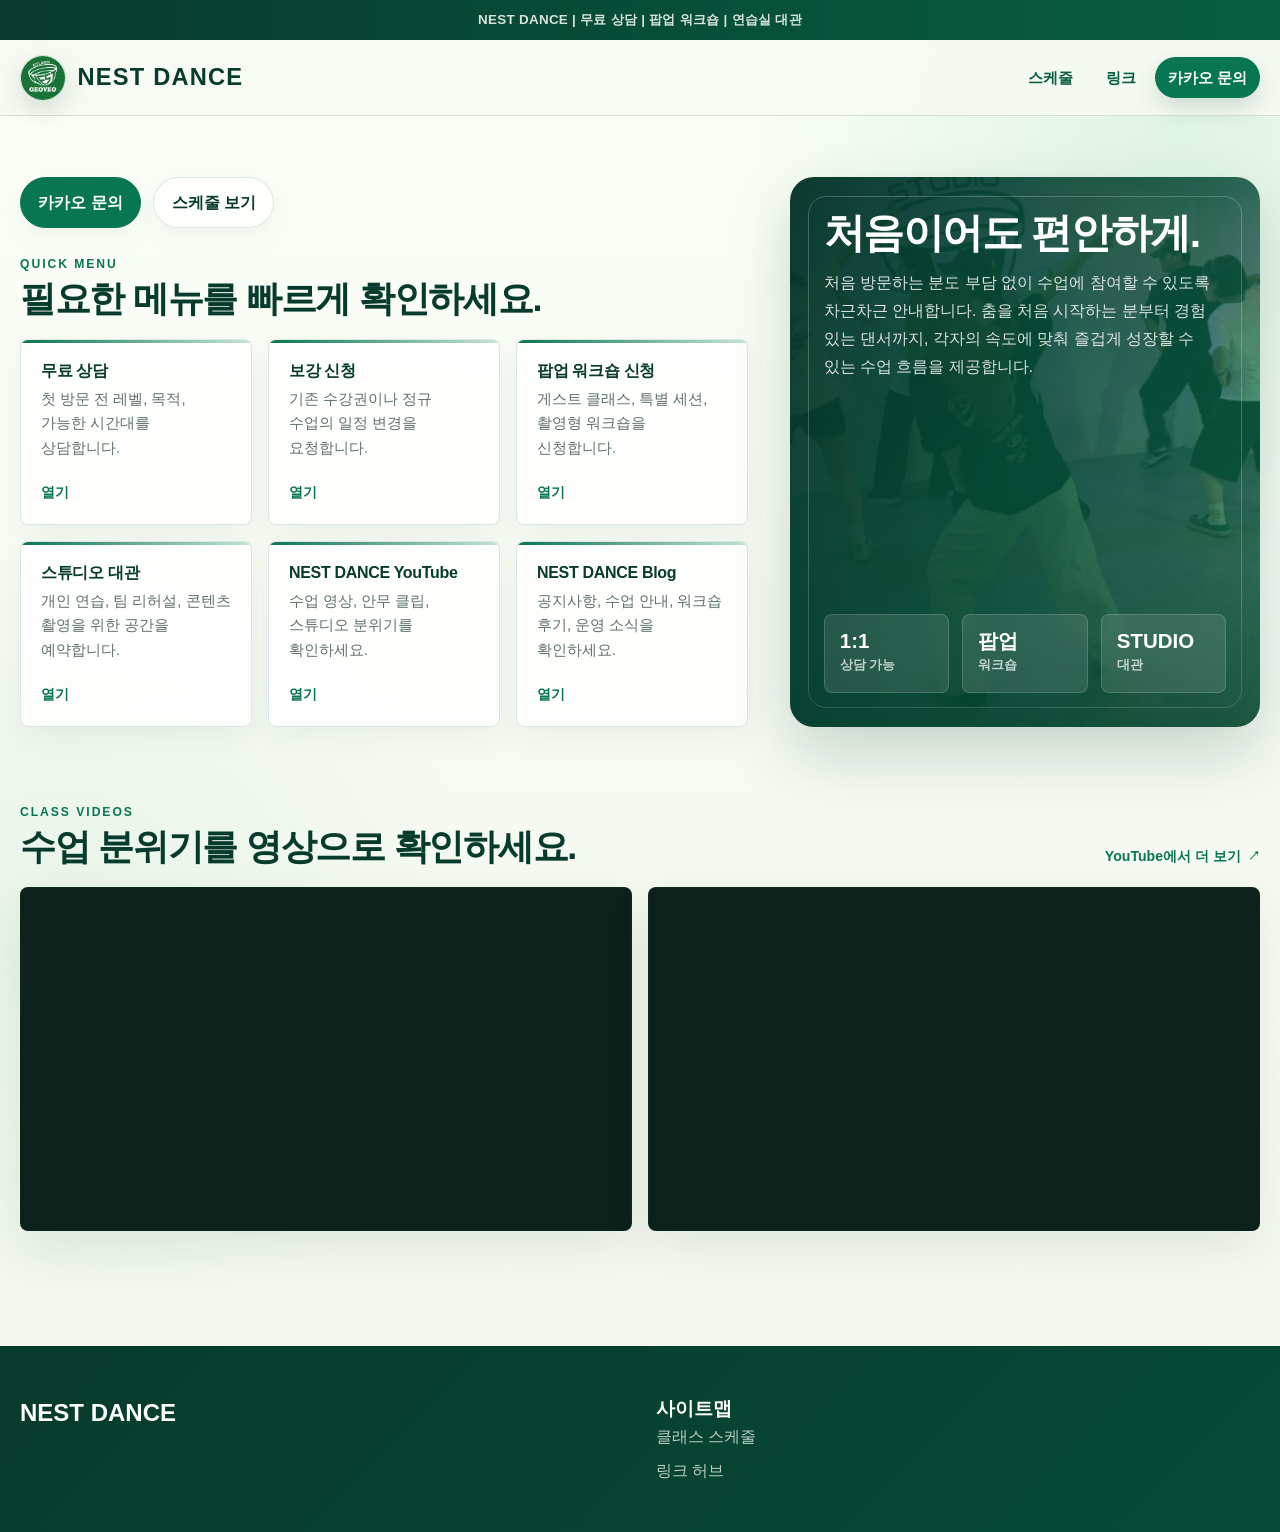
==== commit 0e5e315c: "Add Kakao nav action and video heading" ====
--- a/index.html
+++ b/index.html
@@ -4,7 +4,7 @@
   <meta charset="UTF-8" />
   <meta name="viewport" content="width=device-width, initial-scale=1.0" />
   <title>NEST DANCE | 네스트 댄스 스튜디오</title>
-  <link rel="stylesheet" href="assets/site.css?v=mobile-optimized-20260714" />
+  <link rel="stylesheet" href="assets/site.css?v=nav-kakao-20260714" />
 </head>
 <body>
   <div class="top-banner">NEST DANCE | 무료 상담 | 팝업 워크숍 | 연습실 대관</div>
@@ -18,6 +18,7 @@
       <div class="nav-links">
         <a href="schedule.html">스케줄</a>
         <a href="links.html">링크</a>
+        <a class="nav-kakao" href="http://pf.kakao.com/_xmxeSuG" target="_blank" rel="noopener noreferrer">카카오 문의</a>
       </div>
     </nav>
   </header>
@@ -104,6 +105,14 @@
     </section>
 
     <section class="section video-section" aria-label="NEST DANCE video gallery">
+      <div class="video-heading">
+        <div>
+          <p class="section-kicker">Class videos</p>
+          <h2 class="section-title">수업 분위기를 영상으로 확인하세요.</h2>
+        </div>
+        <a class="section-link" href="https://www.youtube.com/watch?v=LURF2NymBH0" target="_blank" rel="noopener noreferrer">YouTube에서 더 보기 <span aria-hidden="true">↗</span></a>
+      </div>
+
       <div class="video-grid">
         <div class="video-embed">
           <iframe width="560" height="315" src="https://www.youtube.com/embed/LURF2NymBH0?si=__JgQvBpQq7sBGUk&amp;controls=0" title="YouTube video player" frameborder="0" allow="accelerometer; autoplay; clipboard-write; encrypted-media; gyroscope; picture-in-picture; web-share" referrerpolicy="strict-origin-when-cross-origin" allowfullscreen></iframe>
--- a/assets/site.css
+++ b/assets/site.css
@@ -112,6 +112,7 @@
 
 .logo span {
   overflow-wrap: normal;
+  white-space: nowrap;
   word-break: keep-all;
 }
 
@@ -158,6 +159,20 @@
   border-color: rgba(8, 118, 81, 0.14);
   background: rgba(255, 255, 255, 0.68);
   color: var(--green-950);
+}
+
+.nav-links a.nav-kakao {
+  border-color: rgba(8, 118, 81, 0.18);
+  background: var(--green-700);
+  color: #fff;
+  box-shadow: 0 10px 22px rgba(7, 59, 42, 0.14);
+}
+
+.nav-links a.nav-kakao:hover {
+  border-color: transparent;
+  background: var(--green-950);
+  color: #fff;
+  transform: translateY(-1px);
 }
 
 .section,
@@ -576,6 +591,35 @@
   padding-top: 0.9rem;
 }
 
+.video-heading {
+  display: flex;
+  align-items: flex-end;
+  justify-content: space-between;
+  gap: 1rem;
+  margin-bottom: 1.2rem;
+}
+
+.section-link {
+  display: inline-flex;
+  flex: 0 0 auto;
+  align-items: center;
+  gap: 0.45rem;
+  min-height: auto;
+  padding: 0 0 0.2rem;
+  color: var(--green-700);
+  font-size: 0.88rem;
+  font-weight: 900;
+  line-height: 1.2;
+}
+
+.section-link:hover {
+  color: var(--green-950);
+}
+
+.section-link span {
+  font-size: 0.88em;
+}
+
 .video-section > .video-grid {
   display: flex;
   flex-direction: row;
@@ -1039,6 +1083,10 @@
     padding: 0.35rem 0.56rem;
   }
 
+  .nav-links a.nav-kakao {
+    padding-inline: 0.64rem;
+  }
+
   .section,
   .hero,
   .page-hero {
@@ -1159,6 +1207,16 @@
   .section-heading {
     align-items: flex-start;
     flex-direction: column;
+  }
+
+  .video-heading {
+    align-items: flex-start;
+    flex-direction: column;
+    gap: 0.85rem;
+  }
+
+  .section-link {
+    font-size: 0.84rem;
   }
 
   th,
@@ -1221,6 +1279,10 @@
 }
 
 @media (max-width: 380px) {
+  .nav {
+    flex-wrap: wrap;
+  }
+
   .logo {
     font-size: 0.98rem;
   }
@@ -1231,7 +1293,9 @@
   }
 
   .nav-links {
+    width: 100%;
     font-size: 0.82rem;
+    justify-content: flex-start;
   }
 
   .nav-links a {
